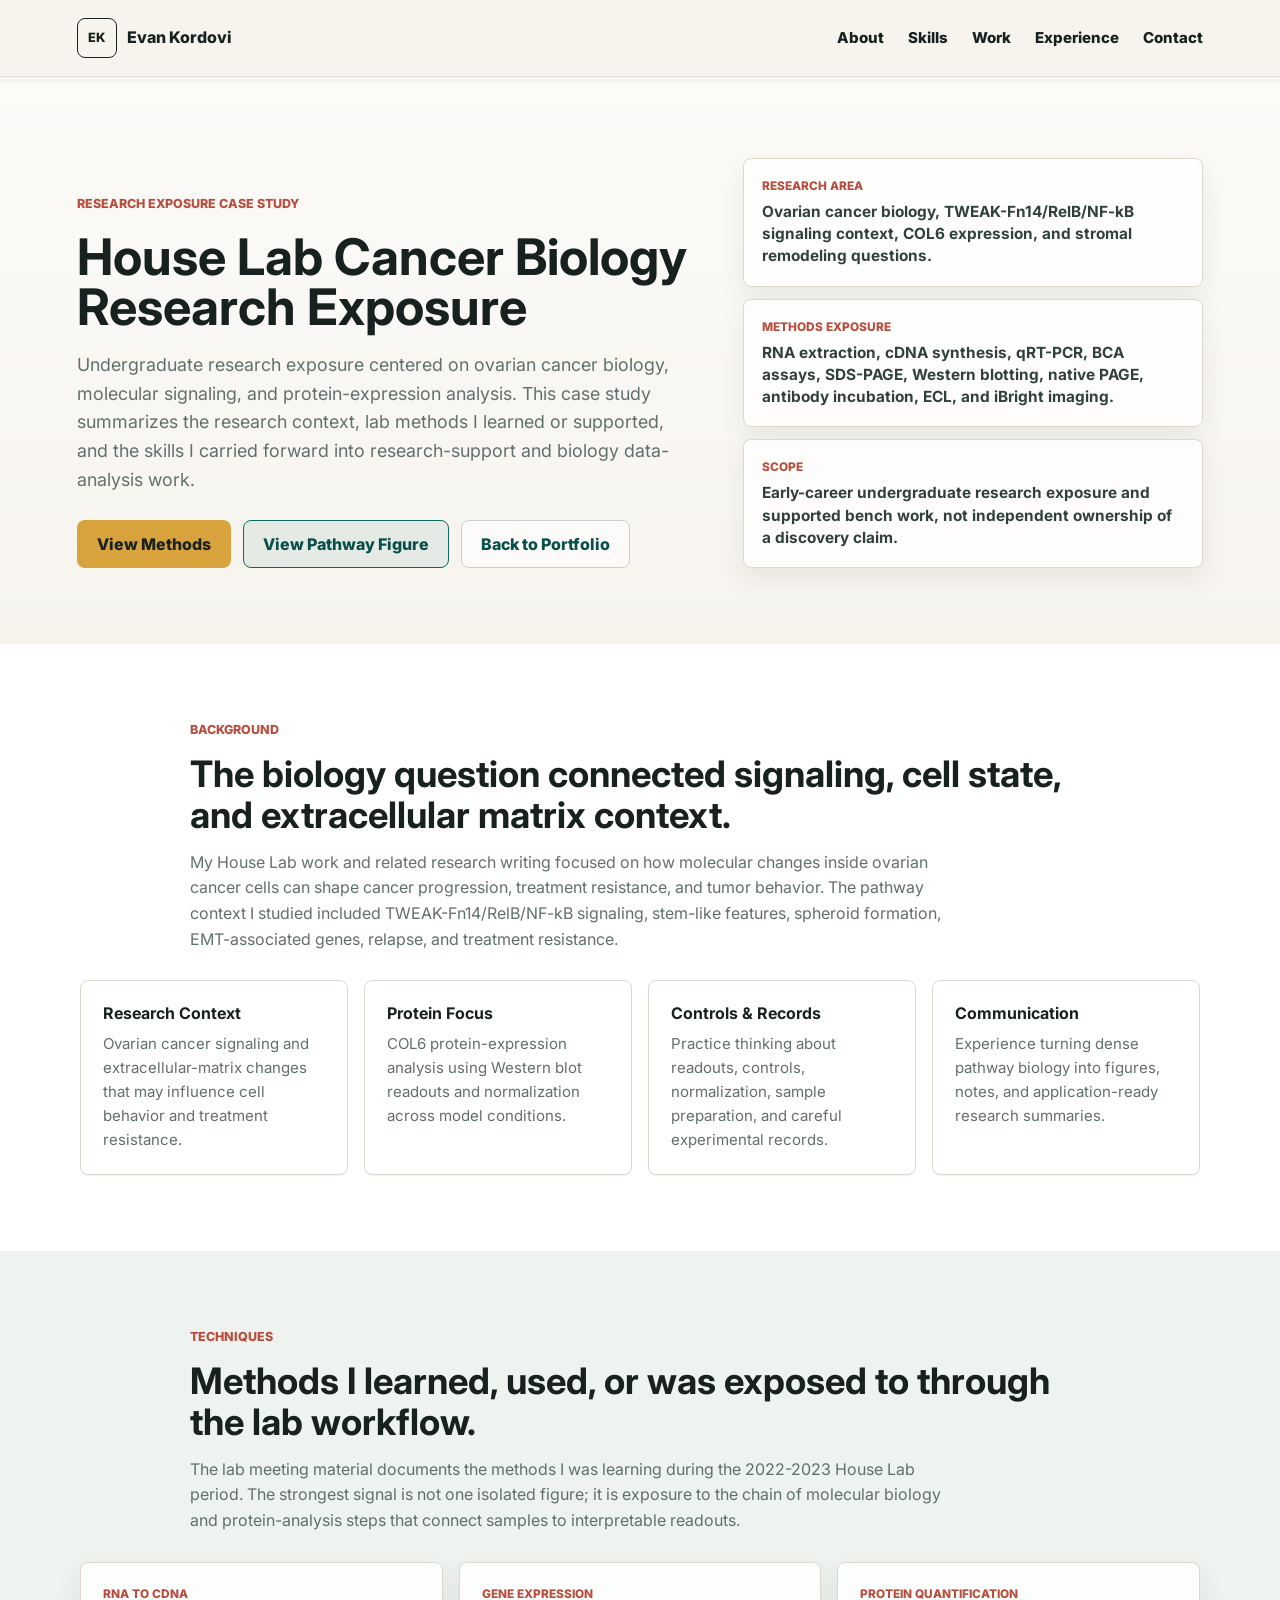
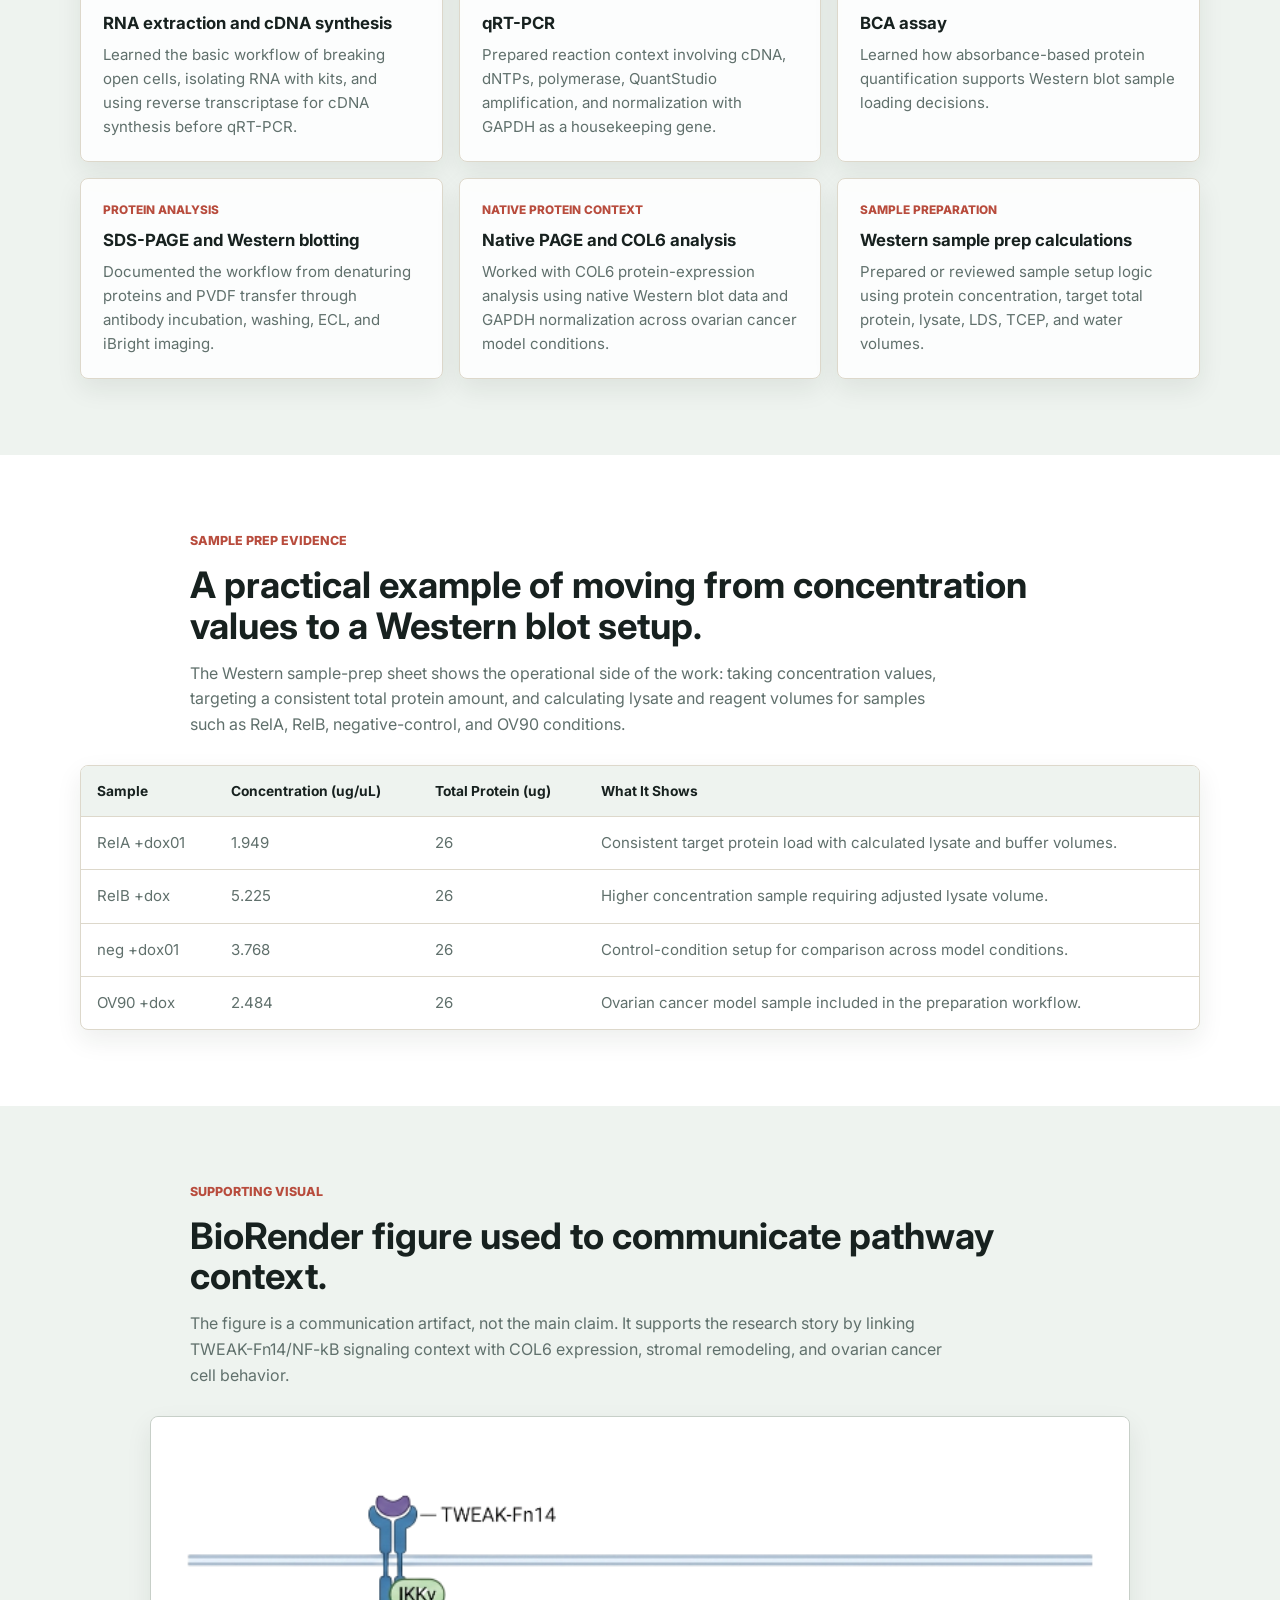
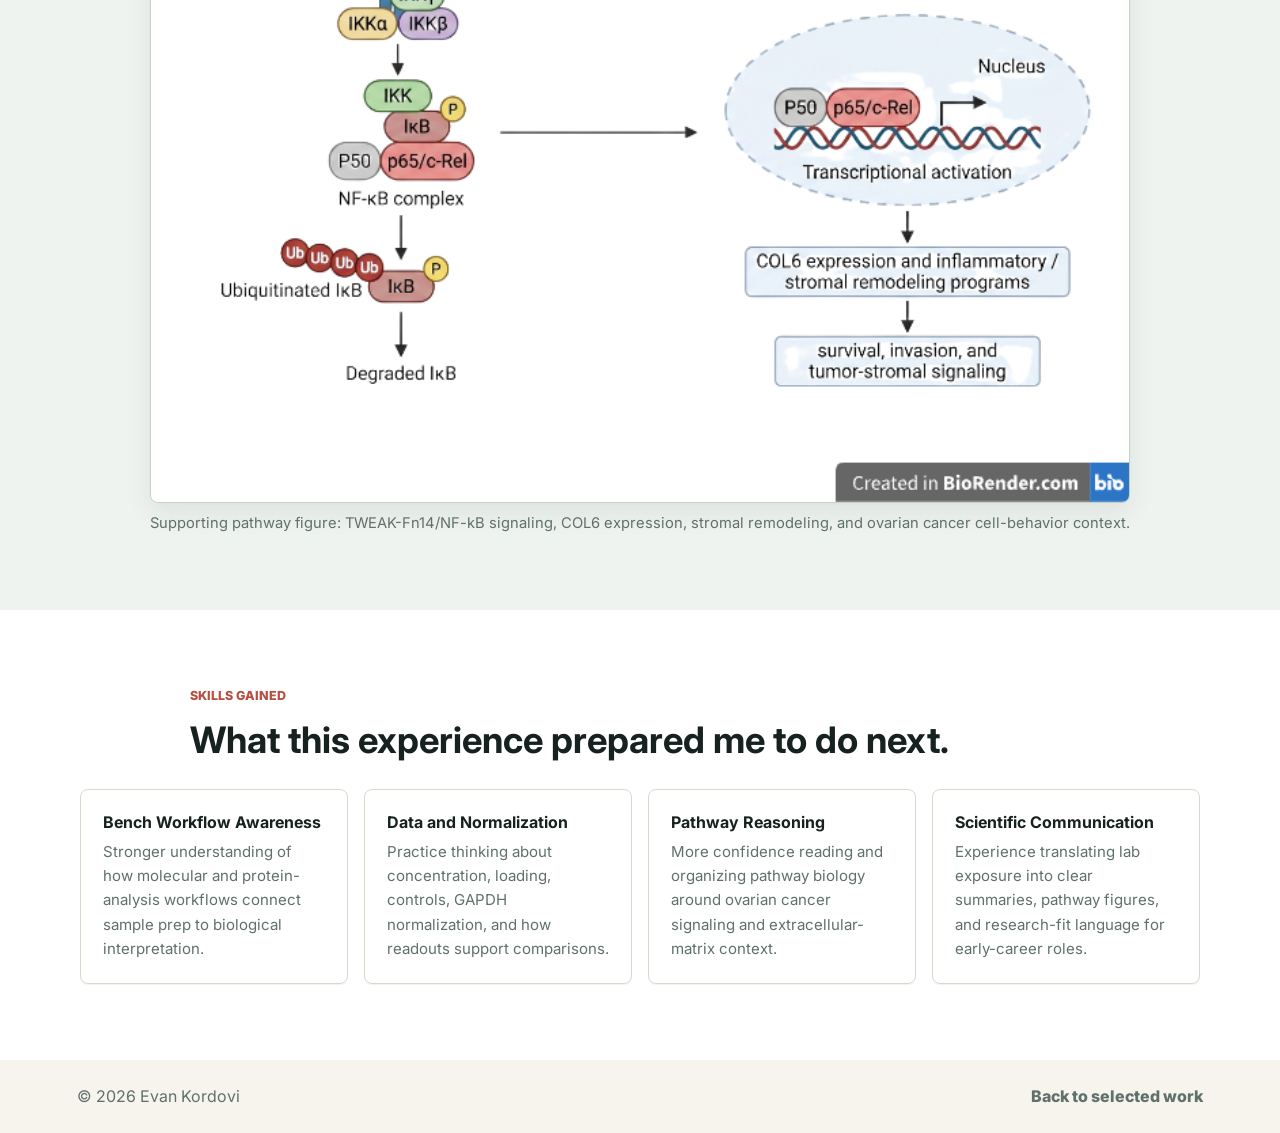
==== house-lab.html @ 11066fd2 "changes to house lab section" ====
<!DOCTYPE html>
<html lang="en">
  <head>
    <meta charset="UTF-8" />
    <meta name="viewport" content="width=device-width, initial-scale=1.0" />
    <meta
      name="description"
      content="House Lab cancer biology case study for Evan Kordovi, focused on undergraduate research exposure, ovarian cancer signaling, COL6 protein-expression analysis, and molecular biology methods."
    />
    <meta property="og:title" content="House Lab Cancer Biology Research Exposure | Evan Kordovi" />
    <meta
      property="og:description"
      content="A concise case study on ovarian cancer biology research exposure, TWEAK-Fn14/NF-kB signaling context, COL6 protein-expression analysis, and lab methods."
    />
    <meta property="og:type" content="website" />
    <meta property="og:url" content="https://ekordovi.github.io/E_website/house-lab.html" />
    <title>House Lab Cancer Biology Research Exposure | Evan Kordovi</title>
    <link
      rel="icon"
      href="data:image/svg+xml,%3Csvg xmlns='http://www.w3.org/2000/svg' viewBox='0 0 64 64'%3E%3Crect width='64' height='64' rx='8' fill='%2317211f'/%3E%3Ctext x='32' y='39' text-anchor='middle' font-family='Arial,sans-serif' font-size='24' font-weight='700' fill='%23d8a33d'%3EEK%3C/text%3E%3C/svg%3E"
    />
    <link rel="preconnect" href="https://fonts.googleapis.com" />
    <link rel="preconnect" href="https://fonts.gstatic.com" crossorigin />
    <link
      href="https://fonts.googleapis.com/css2?family=Inter:wght@400;500;600;700;800&display=swap"
      rel="stylesheet"
    />
    <link rel="stylesheet" href="styles.css" />
  </head>
  <body>
    <a class="skip-link" href="#main-content">Skip to main content</a>
    <header class="site-header artifact-header" data-header>
      <a class="brand" href="index.html#top" aria-label="Evan Kordovi home">
        <span class="brand-mark">EK</span>
        <span>Evan Kordovi</span>
      </a>

      <button class="nav-toggle" type="button" aria-expanded="false" aria-controls="site-nav" aria-label="Open navigation">
        <span></span>
        <span></span>
        <span></span>
      </button>

      <nav class="site-nav" id="site-nav" aria-label="Primary navigation">
        <a href="index.html#about">About</a>
        <a href="index.html#skills">Skills</a>
        <a href="index.html#work">Work</a>
        <a href="index.html#experience">Experience</a>
        <a href="index.html#contact">Contact</a>
      </nav>
    </header>

    <main id="main-content" class="artifact-page">
      <section class="artifact-hero" aria-labelledby="artifact-title">
        <div class="artifact-hero-copy">
          <p class="eyebrow">Research exposure case study</p>
          <h1 id="artifact-title">House Lab Cancer Biology Research Exposure</h1>
          <p>
            Undergraduate research exposure centered on ovarian cancer biology,
            molecular signaling, and protein-expression analysis. This case study
            summarizes the research context, lab methods I learned or supported,
            and the skills I carried forward into research-support and biology
            data-analysis work.
          </p>
          <div class="hero-actions">
            <a class="button primary" href="#methods">View Methods</a>
            <a class="button secondary" href="#figure">View Pathway Figure</a>
            <a class="button tertiary" href="index.html#work">Back to Portfolio</a>
          </div>
        </div>
        <div class="artifact-facts" aria-label="House Lab case study summary">
          <div>
            <span>Research Area</span>
            <strong>Ovarian cancer biology, TWEAK-Fn14/RelB/NF-kB signaling context, COL6 expression, and stromal remodeling questions.</strong>
          </div>
          <div>
            <span>Methods Exposure</span>
            <strong>RNA extraction, cDNA synthesis, qRT-PCR, BCA assays, SDS-PAGE, Western blotting, native PAGE, antibody incubation, ECL, and iBright imaging.</strong>
          </div>
          <div>
            <span>Scope</span>
            <strong>Early-career undergraduate research exposure and supported bench work, not independent ownership of a discovery claim.</strong>
          </div>
        </div>
      </section>

      <section class="artifact-section" aria-labelledby="background-title">
        <div class="artifact-section-heading">
          <p class="section-label">Background</p>
          <h2 id="background-title">The biology question connected signaling, cell state, and extracellular matrix context.</h2>
          <p>
            My House Lab work and related research writing focused on how molecular
            changes inside ovarian cancer cells can shape cancer progression, treatment
            resistance, and tumor behavior. The pathway context I studied included
            TWEAK-Fn14/RelB/NF-kB signaling, stem-like features, spheroid formation,
            EMT-associated genes, relapse, and treatment resistance.
          </p>
        </div>
        <div class="takeaway-grid">
          <article>
            <h3>Research Context</h3>
            <p>Ovarian cancer signaling and extracellular-matrix changes that may influence cell behavior and treatment resistance.</p>
          </article>
          <article>
            <h3>Protein Focus</h3>
            <p>COL6 protein-expression analysis using Western blot readouts and normalization across model conditions.</p>
          </article>
          <article>
            <h3>Controls & Records</h3>
            <p>Practice thinking about readouts, controls, normalization, sample preparation, and careful experimental records.</p>
          </article>
          <article>
            <h3>Communication</h3>
            <p>Experience turning dense pathway biology into figures, notes, and application-ready research summaries.</p>
          </article>
        </div>
      </section>

      <section class="artifact-section" id="methods" aria-labelledby="methods-title">
        <div class="artifact-section-heading">
          <p class="section-label">Techniques</p>
          <h2 id="methods-title">Methods I learned, used, or was exposed to through the lab workflow.</h2>
          <p>
            The lab meeting material documents the methods I was learning during the
            2022-2023 House Lab period. The strongest signal is not one isolated figure;
            it is exposure to the chain of molecular biology and protein-analysis steps
            that connect samples to interpretable readouts.
          </p>
        </div>

        <div class="method-grid">
          <article>
            <span>RNA to cDNA</span>
            <h3>RNA extraction and cDNA synthesis</h3>
            <p>Learned the basic workflow of breaking open cells, isolating RNA with kits, and using reverse transcriptase for cDNA synthesis before qRT-PCR.</p>
          </article>
          <article>
            <span>Gene expression</span>
            <h3>qRT-PCR</h3>
            <p>Prepared reaction context involving cDNA, dNTPs, polymerase, QuantStudio amplification, and normalization with GAPDH as a housekeeping gene.</p>
          </article>
          <article>
            <span>Protein quantification</span>
            <h3>BCA assay</h3>
            <p>Learned how absorbance-based protein quantification supports Western blot sample loading decisions.</p>
          </article>
          <article>
            <span>Protein analysis</span>
            <h3>SDS-PAGE and Western blotting</h3>
            <p>Documented the workflow from denaturing proteins and PVDF transfer through antibody incubation, washing, ECL, and iBright imaging.</p>
          </article>
          <article>
            <span>Native protein context</span>
            <h3>Native PAGE and COL6 analysis</h3>
            <p>Worked with COL6 protein-expression analysis using native Western blot data and GAPDH normalization across ovarian cancer model conditions.</p>
          </article>
          <article>
            <span>Sample preparation</span>
            <h3>Western sample prep calculations</h3>
            <p>Prepared or reviewed sample setup logic using protein concentration, target total protein, lysate, LDS, TCEP, and water volumes.</p>
          </article>
        </div>
      </section>

      <section class="artifact-section" aria-labelledby="sample-title">
        <div class="artifact-section-heading">
          <p class="section-label">Sample Prep Evidence</p>
          <h2 id="sample-title">A practical example of moving from concentration values to a Western blot setup.</h2>
          <p>
            The Western sample-prep sheet shows the operational side of the work:
            taking concentration values, targeting a consistent total protein amount,
            and calculating lysate and reagent volumes for samples such as RelA,
            RelB, negative-control, and OV90 conditions.
          </p>
        </div>
        <div class="sample-table-wrap" role="region" aria-label="Western sample preparation example table">
          <table class="sample-table">
            <thead>
              <tr>
                <th>Sample</th>
                <th>Concentration (ug/uL)</th>
                <th>Total Protein (ug)</th>
                <th>What It Shows</th>
              </tr>
            </thead>
            <tbody>
              <tr>
                <td>RelA +dox01</td>
                <td>1.949</td>
                <td>26</td>
                <td>Consistent target protein load with calculated lysate and buffer volumes.</td>
              </tr>
              <tr>
                <td>RelB +dox</td>
                <td>5.225</td>
                <td>26</td>
                <td>Higher concentration sample requiring adjusted lysate volume.</td>
              </tr>
              <tr>
                <td>neg +dox01</td>
                <td>3.768</td>
                <td>26</td>
                <td>Control-condition setup for comparison across model conditions.</td>
              </tr>
              <tr>
                <td>OV90 +dox</td>
                <td>2.484</td>
                <td>26</td>
                <td>Ovarian cancer model sample included in the preparation workflow.</td>
              </tr>
            </tbody>
          </table>
        </div>
      </section>

      <section class="artifact-section" id="figure" aria-labelledby="figure-title">
        <div class="artifact-section-heading">
          <p class="section-label">Supporting Visual</p>
          <h2 id="figure-title">BioRender figure used to communicate pathway context.</h2>
          <p>
            The figure is a communication artifact, not the main claim. It supports
            the research story by linking TWEAK-Fn14/NF-kB signaling context with
            COL6 expression, stromal remodeling, and ovarian cancer cell behavior.
          </p>
        </div>
        <figure class="artifact-figure pathway-figure">
          <img
            src="assets/tweak-fn14-nfkb-biorender.png"
            alt="BioRender schematic of TWEAK-Fn14 and NF-kB signaling connected to COL6 expression and ovarian cancer cell behavior"
            loading="lazy"
          />
          <figcaption>Supporting pathway figure: TWEAK-Fn14/NF-kB signaling, COL6 expression, stromal remodeling, and ovarian cancer cell-behavior context.</figcaption>
        </figure>
      </section>

      <section class="artifact-section takeaway-section" aria-labelledby="skills-gained-title">
        <div class="artifact-section-heading">
          <p class="section-label">Skills Gained</p>
          <h2 id="skills-gained-title">What this experience prepared me to do next.</h2>
        </div>
        <div class="takeaway-grid">
          <article>
            <h3>Bench Workflow Awareness</h3>
            <p>Stronger understanding of how molecular and protein-analysis workflows connect sample prep to biological interpretation.</p>
          </article>
          <article>
            <h3>Data and Normalization</h3>
            <p>Practice thinking about concentration, loading, controls, GAPDH normalization, and how readouts support comparisons.</p>
          </article>
          <article>
            <h3>Pathway Reasoning</h3>
            <p>More confidence reading and organizing pathway biology around ovarian cancer signaling and extracellular-matrix context.</p>
          </article>
          <article>
            <h3>Scientific Communication</h3>
            <p>Experience translating lab exposure into clear summaries, pathway figures, and research-fit language for early-career roles.</p>
          </article>
        </div>
      </section>
    </main>

    <footer class="site-footer">
      <p>© <span data-year></span> Evan Kordovi</p>
      <a href="index.html#work">Back to selected work</a>
    </footer>

    <script src="script.js"></script>
  </body>
</html>
---- styles.css ----
:root {
  --ink: #17211f;
  --ink-soft: #30413d;
  --muted: #60706c;
  --paper: #f7f4ee;
  --surface: #ffffff;
  --surface-strong: #edf3ef;
  --teal: #0d6b64;
  --teal-dark: #084f4a;
  --coral: #b84c3d;
  --gold: #d8a33d;
  --blue: #385b80;
  --line: #ddd8cb;
  --line-strong: #c7cfc8;
  --shadow: 0 18px 44px rgba(23, 33, 31, 0.12);
  --shadow-soft: 0 10px 26px rgba(23, 33, 31, 0.08);
  --radius: 8px;
}

* {
  box-sizing: border-box;
}

html {
  scroll-behavior: smooth;
  scroll-padding-top: 84px;
}

body {
  margin: 0;
  font-family: "Inter", Arial, sans-serif;
  color: var(--ink);
  background: var(--paper);
  line-height: 1.6;
  text-rendering: optimizeLegibility;
}

body.nav-open {
  overflow: hidden;
}

img {
  display: block;
  max-width: 100%;
}

a {
  color: inherit;
}

a,
button {
  transition:
    color 160ms ease,
    background-color 160ms ease,
    border-color 160ms ease,
    box-shadow 160ms ease,
    transform 160ms ease;
}

a:focus-visible,
button:focus-visible {
  outline: 3px solid rgba(216, 163, 61, 0.92);
  outline-offset: 4px;
}

.skip-link {
  position: fixed;
  top: 12px;
  left: 12px;
  z-index: 100;
  padding: 10px 14px;
  border-radius: var(--radius);
  color: var(--ink);
  background: var(--gold);
  font-weight: 800;
  text-decoration: none;
  transform: translateY(-160%);
}

.skip-link:focus {
  transform: translateY(0);
}

.site-header {
  position: fixed;
  top: 0;
  left: 0;
  z-index: 20;
  display: flex;
  align-items: center;
  justify-content: space-between;
  width: 100%;
  padding: 18px 6vw;
  color: var(--ink);
  transition: background 180ms ease, color 180ms ease, box-shadow 180ms ease;
}

.site-header.is-scrolled,
.site-header.nav-active {
  color: var(--ink);
  background: rgba(247, 244, 238, 0.95);
  box-shadow: 0 1px 0 rgba(23, 33, 31, 0.11);
  backdrop-filter: blur(16px);
}

.brand,
.site-nav {
  display: flex;
  align-items: center;
}

.brand {
  gap: 10px;
  font-weight: 800;
  text-decoration: none;
}

.brand-mark {
  display: grid;
  place-items: center;
  width: 40px;
  height: 40px;
  border: 1px solid currentColor;
  border-radius: var(--radius);
  font-size: 0.8rem;
}

.site-nav {
  gap: 24px;
}

.site-nav a {
  position: relative;
  font-size: 0.94rem;
  font-weight: 800;
  text-decoration: none;
}

.site-nav a::after {
  position: absolute;
  right: 0;
  bottom: -8px;
  left: 0;
  height: 2px;
  background: currentColor;
  content: "";
  transform: scaleX(0);
  transform-origin: left;
  transition: transform 160ms ease;
}

.site-nav a:hover,
.site-nav a:focus-visible {
  color: var(--gold);
}

.site-nav a:hover::after,
.site-nav a:focus-visible::after {
  transform: scaleX(1);
}

.nav-toggle {
  display: none;
  width: 42px;
  height: 42px;
  padding: 9px;
  border: 1px solid currentColor;
  border-radius: var(--radius);
  color: inherit;
  background: transparent;
  cursor: pointer;
}

.nav-toggle span {
  display: block;
  width: 100%;
  height: 2px;
  margin: 5px 0;
  border-radius: 999px;
  background: currentColor;
}

.hero {
  position: relative;
  display: grid;
  align-items: center;
  min-height: 64svh;
  padding: 104px 6vw 64px;
  overflow: hidden;
  color: var(--ink);
  background:
    linear-gradient(180deg, rgba(255, 255, 255, 0.58), rgba(247, 244, 238, 0)),
    var(--paper);
  isolation: isolate;
}

.hero::before {
  position: absolute;
  inset: 0;
  z-index: -1;
  background-image:
    linear-gradient(rgba(13, 107, 100, 0.08) 1px, transparent 1px),
    linear-gradient(90deg, rgba(13, 107, 100, 0.08) 1px, transparent 1px);
  background-size: 42px 42px;
  content: "";
  mask-image: linear-gradient(90deg, black, transparent 70%);
}

.hero::after {
  position: absolute;
  right: 6vw;
  bottom: 36px;
  z-index: 1;
  width: 240px;
  height: 5px;
  border-radius: 999px;
  background: linear-gradient(90deg, var(--gold), var(--coral), var(--teal));
  content: "";
  opacity: 0.95;
}

.hero-content {
  position: relative;
  z-index: 2;
  width: min(860px, 100%);
}

.eyebrow,
.section-label,
.project-tag,
.timeline-date {
  margin: 0;
  font-size: 0.78rem;
  font-weight: 800;
  letter-spacing: 0;
  text-transform: uppercase;
}

.eyebrow {
  max-width: 640px;
  margin-bottom: 18px;
  color: var(--coral);
}

h1,
h2,
h3,
p {
  margin-top: 0;
}

h1 {
  max-width: 800px;
  margin-bottom: 22px;
  font-size: 3.55rem;
  line-height: 1;
  letter-spacing: 0;
}

h2 {
  margin-bottom: 0;
  font-size: 2.28rem;
  line-height: 1.12;
  letter-spacing: 0;
}

h3 {
  margin-bottom: 12px;
  font-size: 1.2rem;
  line-height: 1.28;
}

.hero-copy {
  max-width: 690px;
  margin-bottom: 30px;
  color: var(--muted);
  font-size: 1.16rem;
}

.hero-points {
  display: grid;
  gap: 8px;
  max-width: 720px;
  margin: 0 0 30px;
  padding: 0;
  list-style: none;
}

.hero-points li {
  position: relative;
  padding-left: 22px;
  color: var(--ink-soft);
  font-weight: 700;
}

.hero-points li::before {
  position: absolute;
  top: 0.7em;
  left: 0;
  width: 8px;
  height: 8px;
  border-radius: 999px;
  background: var(--teal);
  content: "";
}

.hero-actions,
.contact-panel {
  display: flex;
  flex-wrap: wrap;
  gap: 12px;
}

.button,
.contact-panel a,
.card-link,
.site-footer a {
  font-weight: 800;
  text-decoration: none;
}

.button {
  display: inline-flex;
  align-items: center;
  justify-content: center;
  min-height: 48px;
  padding: 0 19px;
  border: 1px solid transparent;
  border-radius: var(--radius);
  line-height: 1;
}

.button.primary {
  color: var(--ink);
  background: var(--gold);
}

.button.secondary,
.button.tertiary {
  color: var(--teal-dark);
}

.button.secondary {
  border-color: var(--teal);
  background: rgba(13, 107, 100, 0.08);
}

.button.tertiary {
  border-color: var(--line-strong);
  background: rgba(255, 255, 255, 0.62);
}

.button:hover,
.button:focus-visible,
.contact-panel a:hover,
.contact-panel a:focus-visible,
.card-link:hover,
.card-link:focus-visible,
.site-footer a:hover,
.site-footer a:focus-visible {
  transform: translateY(-1px);
}

.button.primary:hover,
.button.primary:focus-visible {
  background: #edbd55;
}

.button.secondary:hover,
.button.secondary:focus-visible,
.button.tertiary:hover,
.button.tertiary:focus-visible {
  border-color: var(--teal-dark);
  background: rgba(13, 107, 100, 0.14);
}

.section {
  padding: 92px 6vw;
}

.section-inner {
  width: min(1120px, 100%);
  margin: 0 auto;
}

.intro-band {
  background: var(--surface);
}

.skills-band {
  background: #eef3ef;
}

.two-column,
.contact-layout {
  display: grid;
  grid-template-columns: minmax(260px, 0.8fr) minmax(320px, 1.2fr);
  gap: 60px;
  align-items: start;
}

.section-label {
  margin-bottom: 14px;
  color: var(--coral);
}

.rich-text {
  color: var(--muted);
  font-size: 1.05rem;
}

.rich-text p:last-child,
.timeline-item p:last-child,
.timeline-item ul:last-child {
  margin-bottom: 0;
}

.about-list,
.timeline-item ul {
  margin: 18px 0 0;
  padding-left: 1.1rem;
}

.about-list li,
.timeline-item li {
  margin-bottom: 8px;
}

.section-heading {
  max-width: 790px;
  margin-bottom: 34px;
}

.section-intro {
  max-width: 720px;
  margin: 16px 0 0;
  color: var(--muted);
  font-size: 1.02rem;
}

.skills-grid {
  display: grid;
  grid-template-columns: repeat(4, minmax(0, 1fr));
  gap: 16px;
}

.skill-card {
  padding: 22px;
  border: 1px solid var(--line);
  border-radius: var(--radius);
  background: rgba(255, 255, 255, 0.82);
  box-shadow: 0 1px 0 rgba(23, 33, 31, 0.05);
}

.skill-card h3 {
  margin-bottom: 8px;
  font-size: 1rem;
}

.skill-card p {
  margin-bottom: 0;
  color: var(--muted);
  font-size: 0.94rem;
}

.project-grid {
  display: grid;
  grid-template-columns: repeat(2, minmax(0, 1fr));
  gap: 18px;
}

.project-card {
  position: relative;
  display: flex;
  flex-direction: column;
  min-height: 360px;
  overflow: hidden;
  padding: 28px;
  border: 1px solid var(--line);
  border-radius: var(--radius);
  background: var(--surface);
  box-shadow: var(--shadow-soft);
}

.project-card::before {
  position: absolute;
  top: 0;
  right: 0;
  left: 0;
  height: 5px;
  background: var(--teal);
  content: "";
}

.project-card:nth-child(2)::before {
  background: var(--blue);
}

.project-card:nth-child(3)::before {
  background: var(--gold);
}

.project-card:nth-child(4)::before {
  background: var(--coral);
}

.project-card:nth-child(5)::before {
  background: var(--teal-dark);
}

.project-card:nth-child(6)::before {
  background: var(--blue);
}

.project-card:hover {
  border-color: var(--line-strong);
  box-shadow: var(--shadow);
}

.project-tag {
  margin-bottom: 18px;
  color: var(--coral);
}

.project-card:nth-child(2) .project-tag {
  color: var(--blue);
}

.project-card:nth-child(3) .project-tag {
  color: #8a661f;
}

.project-card:nth-child(4) .project-tag {
  color: var(--coral);
}

.project-card:nth-child(5) .project-tag {
  color: var(--teal-dark);
}

.project-card:nth-child(6) .project-tag {
  color: var(--blue);
}

.project-card p:not(.project-tag) {
  color: var(--muted);
}

.artifact {
  margin: 16px 0 20px;
  padding: 12px 14px;
  border-left: 3px solid var(--teal);
  border-radius: 0 var(--radius) var(--radius) 0;
  background: #f2f7f4;
  font-size: 0.94rem;
}

.artifact strong {
  color: var(--ink);
}

.skill-row {
  display: flex;
  flex-wrap: wrap;
  gap: 8px;
  margin: auto 0 22px;
  padding: 0;
  list-style: none;
}

.skill-row li {
  display: inline-flex;
  align-items: center;
  min-height: 30px;
  padding: 4px 9px;
  border: 1px solid #d5dfd8;
  border-radius: 999px;
  color: var(--ink-soft);
  background: var(--surface-strong);
  font-size: 0.82rem;
  font-weight: 700;
}

.card-link {
  display: inline-flex;
  align-items: center;
  justify-content: center;
  align-self: flex-start;
  min-height: 42px;
  padding: 0 14px;
  border: 1px solid rgba(13, 107, 100, 0.28);
  border-radius: var(--radius);
  color: var(--teal-dark);
  background: rgba(13, 107, 100, 0.08);
}

.card-link::after {
  content: " ->";
}

.timeline-band {
  background: var(--paper);
}

.timeline {
  display: grid;
  gap: 18px;
}

.timeline-item {
  display: grid;
  grid-template-columns: 180px minmax(0, 1fr);
  gap: 28px;
  padding: 26px;
  border: 1px solid var(--line);
  border-left: 5px solid var(--blue);
  border-radius: var(--radius);
  background: var(--surface);
  box-shadow: var(--shadow-soft);
}

.timeline-date {
  color: var(--blue);
}

.timeline-item h3 {
  margin-bottom: 8px;
}

.timeline-item li {
  color: var(--muted);
}

.contact-section {
  color: var(--surface);
  background:
    linear-gradient(120deg, rgba(216, 163, 61, 0.18), transparent 36%),
    #1f2423;
}

.contact-section .section-label {
  color: var(--gold);
}

.contact-copy {
  max-width: 600px;
  margin: 20px 0 0;
  color: rgba(255, 255, 255, 0.8);
}

.contact-panel {
  align-self: center;
  font-style: normal;
}

.contact-panel a {
  display: inline-flex;
  align-items: center;
  min-height: 46px;
  padding: 0 16px;
  border: 1px solid rgba(255, 255, 255, 0.3);
  border-radius: var(--radius);
  background: rgba(255, 255, 255, 0.08);
}

.contact-panel a:hover,
.contact-panel a:focus-visible {
  border-color: rgba(255, 255, 255, 0.72);
  background: rgba(255, 255, 255, 0.14);
}

.site-footer {
  display: flex;
  align-items: center;
  justify-content: space-between;
  padding: 24px 6vw;
  color: var(--muted);
  background: var(--paper);
}

.site-footer p {
  margin-bottom: 0;
}

.artifact-header {
  color: var(--ink);
  background: rgba(247, 244, 238, 0.95);
  box-shadow: 0 1px 0 rgba(23, 33, 31, 0.11);
  backdrop-filter: blur(16px);
}

.artifact-page {
  padding-top: 82px;
}

.artifact-hero,
.artifact-section {
  padding: 76px 6vw;
}

.artifact-hero {
  display: grid;
  grid-template-columns: minmax(0, 1.15fr) minmax(320px, 0.85fr);
  gap: 44px;
  align-items: end;
  background:
    linear-gradient(180deg, rgba(255, 255, 255, 0.62), rgba(247, 244, 238, 0)),
    var(--paper);
}

.artifact-hero-copy {
  max-width: 780px;
}

.artifact-hero h1 {
  max-width: 720px;
  margin-bottom: 18px;
  font-size: 3.15rem;
}

.artifact-hero-copy > p:not(.eyebrow) {
  max-width: 710px;
  margin-bottom: 26px;
  color: var(--muted);
  font-size: 1.12rem;
}

.artifact-facts {
  display: grid;
  gap: 12px;
}

.artifact-facts div {
  padding: 18px;
  border: 1px solid var(--line);
  border-radius: var(--radius);
  background: rgba(255, 255, 255, 0.82);
  box-shadow: var(--shadow-soft);
}

.artifact-facts span {
  display: block;
  margin-bottom: 5px;
  color: var(--coral);
  font-size: 0.74rem;
  font-weight: 800;
  text-transform: uppercase;
}

.artifact-facts strong {
  display: block;
  color: var(--ink-soft);
  font-size: 0.96rem;
  line-height: 1.45;
}

.artifact-section {
  background: var(--surface);
}

.artifact-section:nth-of-type(odd) {
  background: #eef3ef;
}

.artifact-section-heading {
  width: min(900px, 100%);
  margin: 0 auto 28px;
}

.artifact-section-heading p:not(.section-label) {
  max-width: 760px;
  margin: 14px 0 0;
  color: var(--muted);
}

.artifact-figure {
  margin: 0;
}

.artifact-figure img {
  width: 100%;
  border: 1px solid var(--line-strong);
  border-radius: var(--radius);
  background: var(--surface);
  box-shadow: var(--shadow-soft);
}

.artifact-figure figcaption {
  margin-top: 10px;
  color: var(--muted);
  font-size: 0.92rem;
  line-height: 1.45;
}

.workflow-figure {
  width: min(1120px, 100%);
  margin: 0 auto;
}

.screen-stack {
  display: grid;
  gap: 24px;
  width: min(1120px, 100%);
  margin: 0 auto;
}

.screen-card {
  display: grid;
  grid-template-columns: minmax(240px, 0.38fr) minmax(0, 0.62fr);
  gap: 26px;
  align-items: start;
  padding: 24px;
  border: 1px solid var(--line);
  border-radius: var(--radius);
  background: var(--surface);
  box-shadow: var(--shadow-soft);
}

.screen-copy {
  position: sticky;
  top: 100px;
}

.screen-copy h3 {
  margin-bottom: 10px;
  font-size: 1.35rem;
}

.screen-copy p:not(.project-tag) {
  margin-bottom: 0;
  color: var(--muted);
}

.findings-list {
  display: grid;
  grid-template-columns: repeat(2, minmax(0, 1fr));
  gap: 16px;
  width: min(1120px, 100%);
  margin: 0 auto;
}

.findings-list article {
  padding: 22px;
  border: 1px solid var(--line);
  border-left: 5px solid var(--blue);
  border-radius: var(--radius);
  background: rgba(255, 255, 255, 0.86);
  box-shadow: var(--shadow-soft);
}

.findings-list h3 {
  margin-bottom: 8px;
  font-size: 1.05rem;
}

.findings-list p {
  margin-bottom: 0;
  color: var(--muted);
}

.method-grid {
  display: grid;
  grid-template-columns: repeat(3, minmax(0, 1fr));
  gap: 16px;
  width: min(1120px, 100%);
  margin: 0 auto;
}

.method-grid article {
  padding: 22px;
  border: 1px solid var(--line);
  border-radius: var(--radius);
  background: rgba(255, 255, 255, 0.86);
  box-shadow: var(--shadow-soft);
}

.method-grid span {
  display: block;
  margin-bottom: 10px;
  color: var(--coral);
  font-size: 0.74rem;
  font-weight: 800;
  text-transform: uppercase;
}

.method-grid h3 {
  margin-bottom: 8px;
  font-size: 1.05rem;
}

.method-grid p {
  margin-bottom: 0;
  color: var(--muted);
  font-size: 0.94rem;
}

.sample-table-wrap {
  width: min(1120px, 100%);
  margin: 0 auto;
  overflow-x: auto;
  border: 1px solid var(--line);
  border-radius: var(--radius);
  background: var(--surface);
  box-shadow: var(--shadow-soft);
}

.sample-table {
  width: 100%;
  min-width: 720px;
  border-collapse: collapse;
}

.sample-table th,
.sample-table td {
  padding: 14px 16px;
  border-bottom: 1px solid var(--line);
  text-align: left;
  vertical-align: top;
}

.sample-table th {
  color: var(--ink);
  background: #eef3ef;
  font-size: 0.86rem;
}

.sample-table td {
  color: var(--muted);
  font-size: 0.94rem;
}

.sample-table tr:last-child td {
  border-bottom: 0;
}

.pathway-figure {
  width: min(980px, 100%);
  margin: 0 auto;
}

.portrait-shot {
  max-width: 520px;
}

.takeaway-grid {
  display: grid;
  grid-template-columns: repeat(4, minmax(0, 1fr));
  gap: 16px;
  width: min(1120px, 100%);
  margin: 0 auto;
}

.takeaway-grid article {
  padding: 22px;
  border: 1px solid var(--line);
  border-radius: var(--radius);
  background: rgba(255, 255, 255, 0.84);
  box-shadow: 0 1px 0 rgba(23, 33, 31, 0.05);
}

.takeaway-grid h3 {
  margin-bottom: 8px;
  font-size: 1rem;
}

.takeaway-grid p {
  margin-bottom: 0;
  color: var(--muted);
  font-size: 0.94rem;
}

@media (max-width: 900px) {
  .site-header {
    padding: 14px 5vw;
  }

  .nav-toggle {
    display: block;
  }

  .site-nav {
    position: absolute;
    top: 72px;
    right: 5vw;
    display: none;
    flex-direction: column;
    align-items: flex-start;
    width: min(300px, 90vw);
    padding: 18px;
    border: 1px solid var(--line);
    border-radius: var(--radius);
    color: var(--ink);
    background: var(--surface);
    box-shadow: var(--shadow);
  }

  .site-nav.is-open {
    display: flex;
  }

  .site-nav a {
    width: 100%;
    padding: 8px 0;
  }

  .hero {
    min-height: auto;
    padding: 96px 5vw 58px;
  }

  .hero::after {
    right: 5vw;
    bottom: 26px;
    width: 180px;
  }

  .hero-content {
    width: min(720px, 90vw);
  }

  h1 {
    font-size: 2.75rem;
  }

  h2 {
    font-size: 1.85rem;
  }

  .hero-copy {
    font-size: 1.05rem;
  }

  .two-column,
  .contact-layout,
  .project-grid,
  .skills-grid,
  .artifact-hero,
  .screen-card,
  .findings-list,
  .method-grid,
  .takeaway-grid {
    grid-template-columns: 1fr;
  }

  .project-card {
    min-height: 0;
  }

  .artifact-hero,
  .artifact-section {
    padding-right: 5vw;
    padding-left: 5vw;
  }

  .artifact-hero h1 {
    font-size: 2.55rem;
  }

  .screen-copy {
    position: static;
  }
}

@media (max-width: 620px) {
  html {
    scroll-padding-top: 76px;
  }

  .brand span:last-child {
    display: none;
  }

  .hero {
    padding-top: 88px;
    padding-bottom: 30px;
  }

  .hero::after {
    display: none;
  }

  .hero-content {
    width: 100%;
  }

  .hero-points {
    display: none;
  }

  h1 {
    font-size: 2rem;
    line-height: 1.04;
  }

  h2 {
    font-size: 1.65rem;
  }

  .hero-actions,
  .contact-panel {
    flex-direction: column;
  }

  .button,
  .contact-panel a {
    width: 100%;
  }

  .section,
  .artifact-hero,
  .artifact-section {
    padding: 66px 5vw;
  }

  .artifact-page {
    padding-top: 74px;
  }

  .artifact-hero {
    gap: 28px;
  }

  .artifact-hero h1 {
    font-size: 2.05rem;
  }

  .two-column,
  .contact-layout {
    gap: 28px;
  }

  .project-card,
  .timeline-item,
  .screen-card {
    padding: 18px;
  }

  .timeline-item {
    grid-template-columns: 1fr;
    gap: 8px;
  }

  .site-footer {
    flex-direction: column;
    gap: 10px;
    align-items: flex-start;
  }
}

@media (prefers-reduced-motion: reduce) {
  html {
    scroll-behavior: auto;
  }

  *,
  *::before,
  *::after {
    transition-duration: 0.01ms !important;
    animation-duration: 0.01ms !important;
    animation-iteration-count: 1 !important;
  }
}
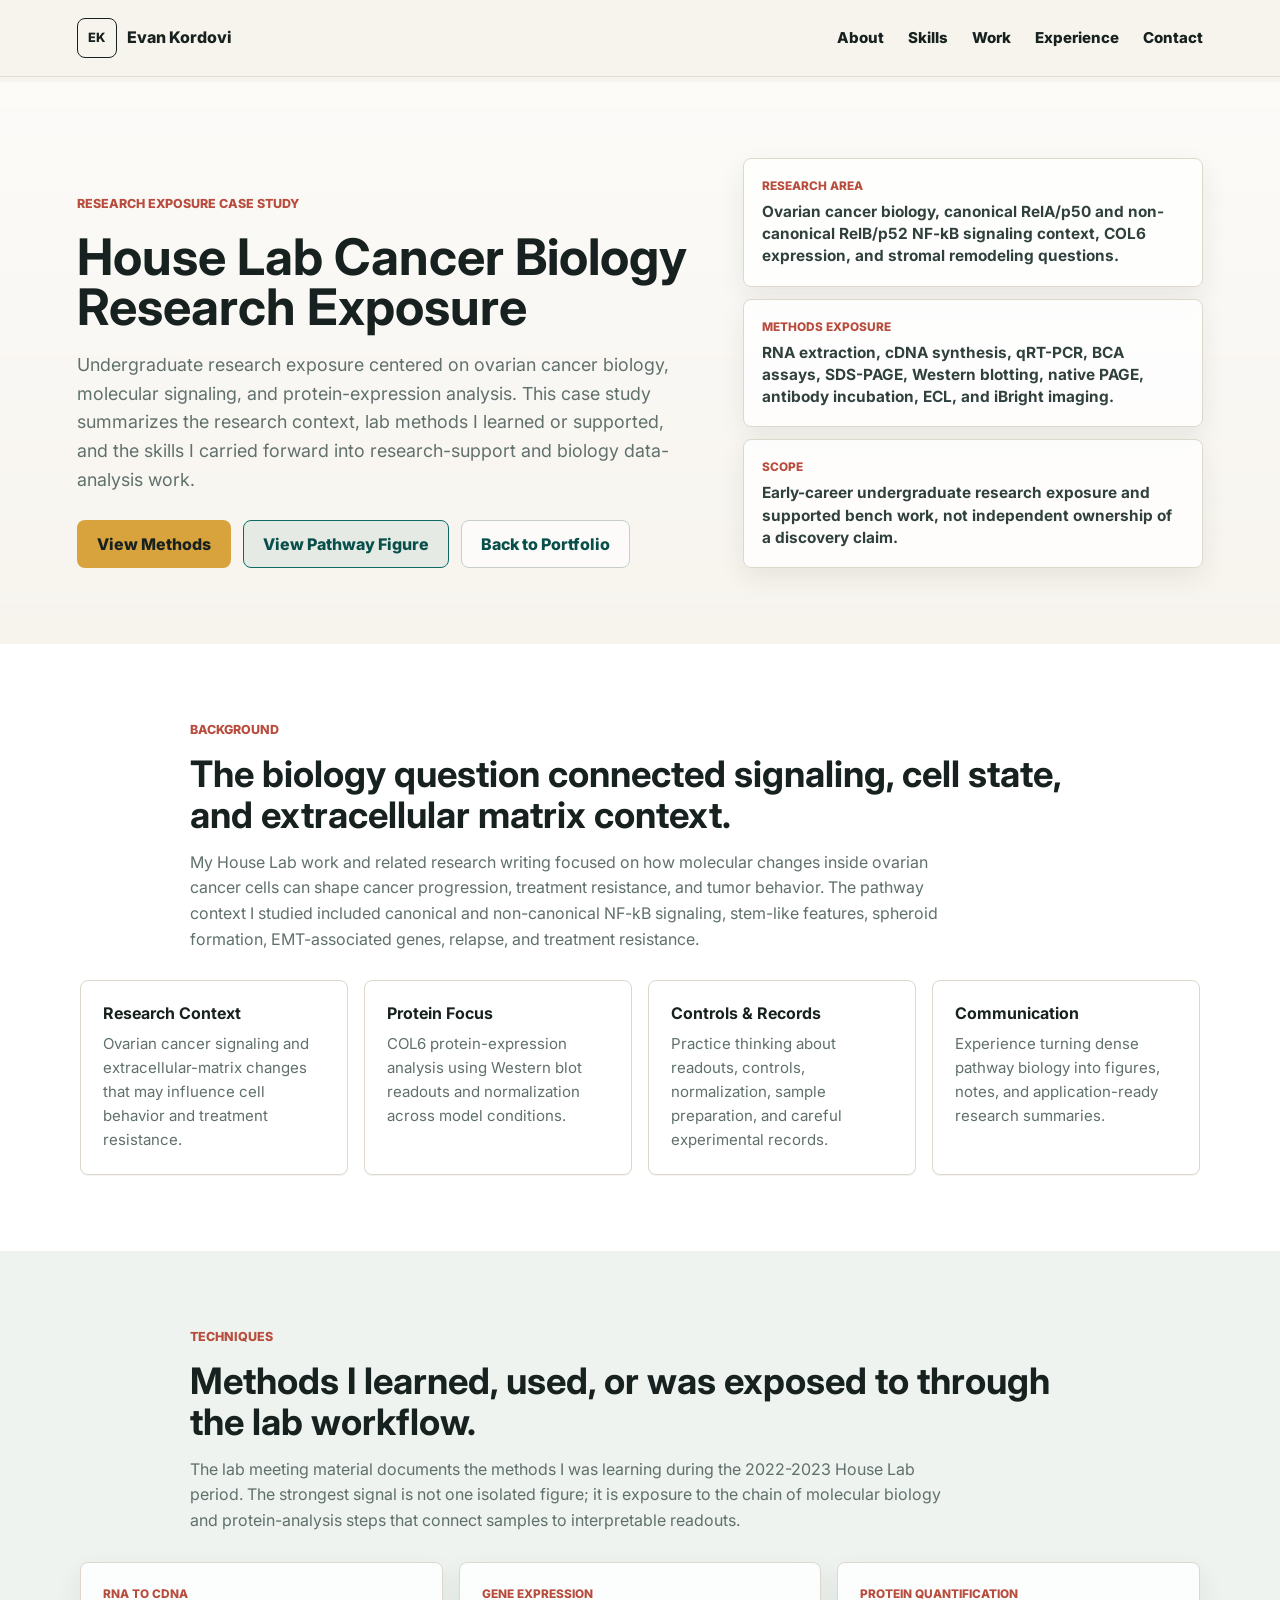
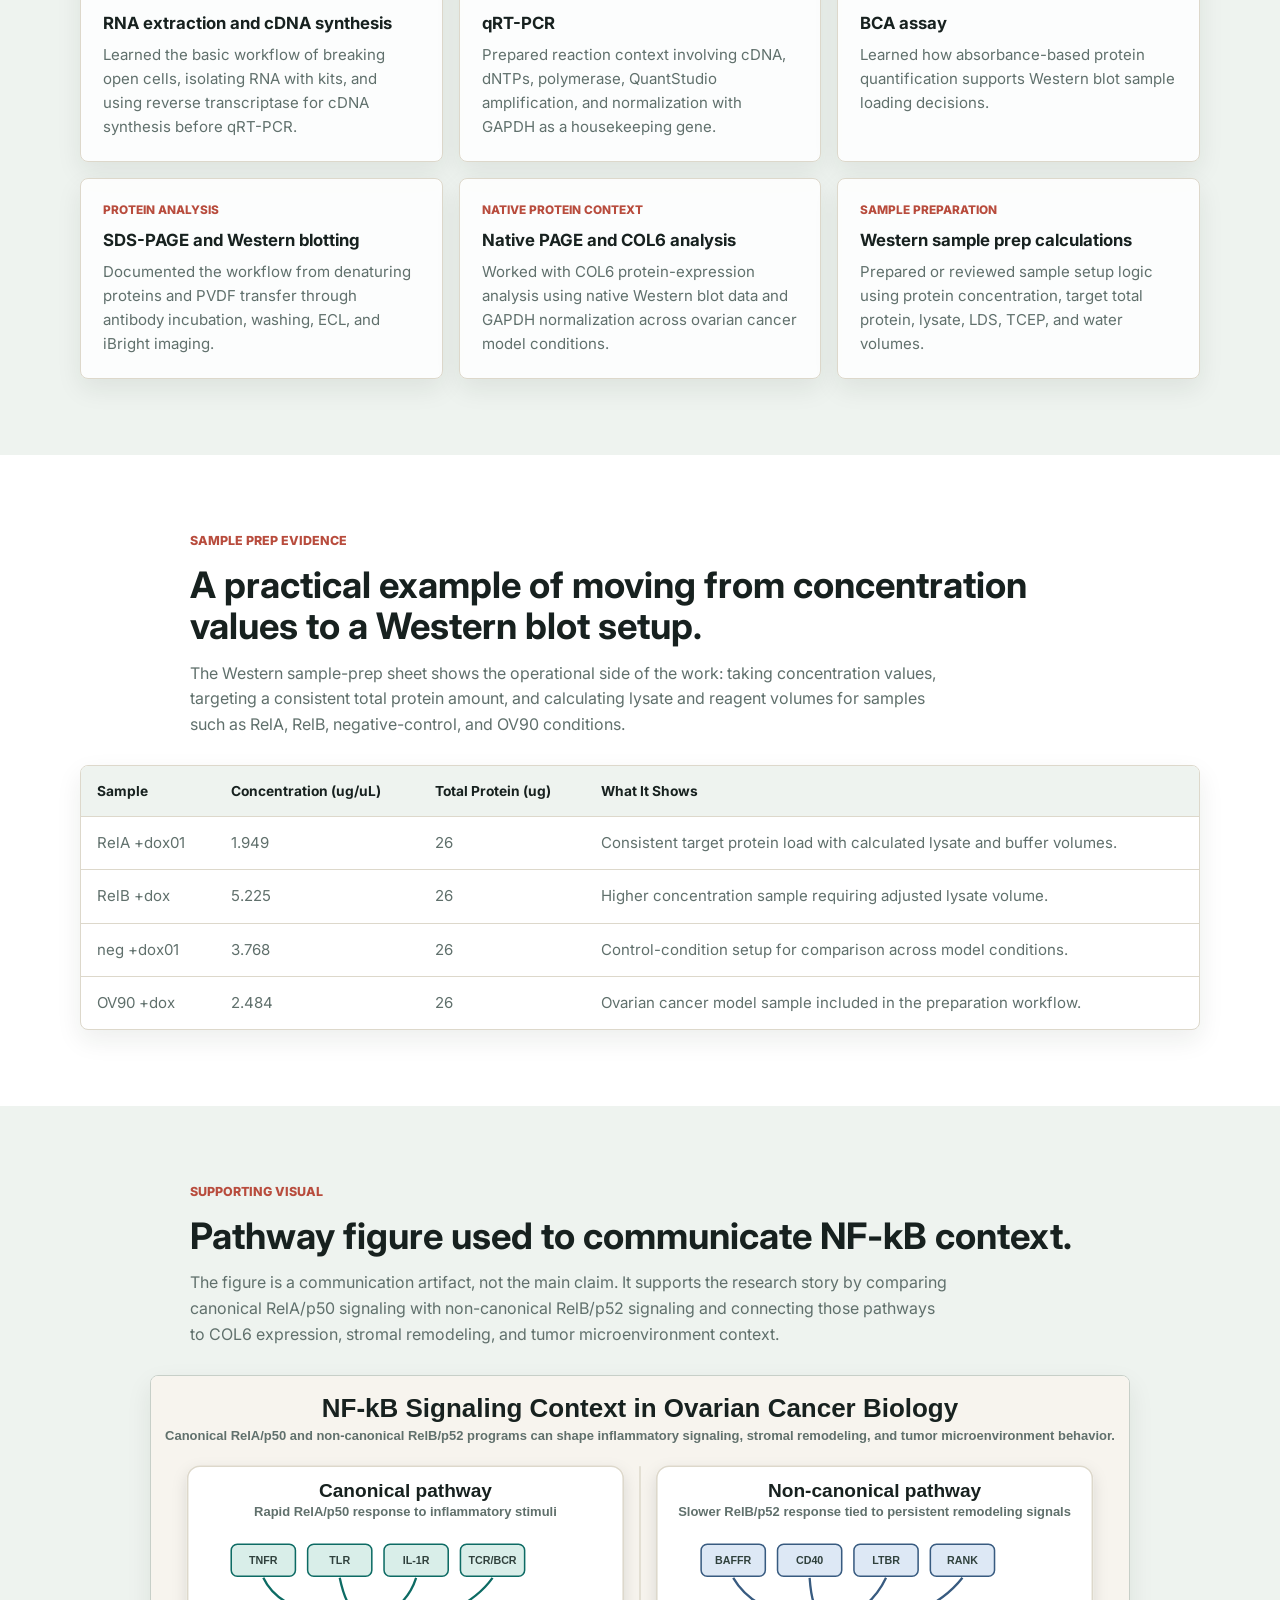
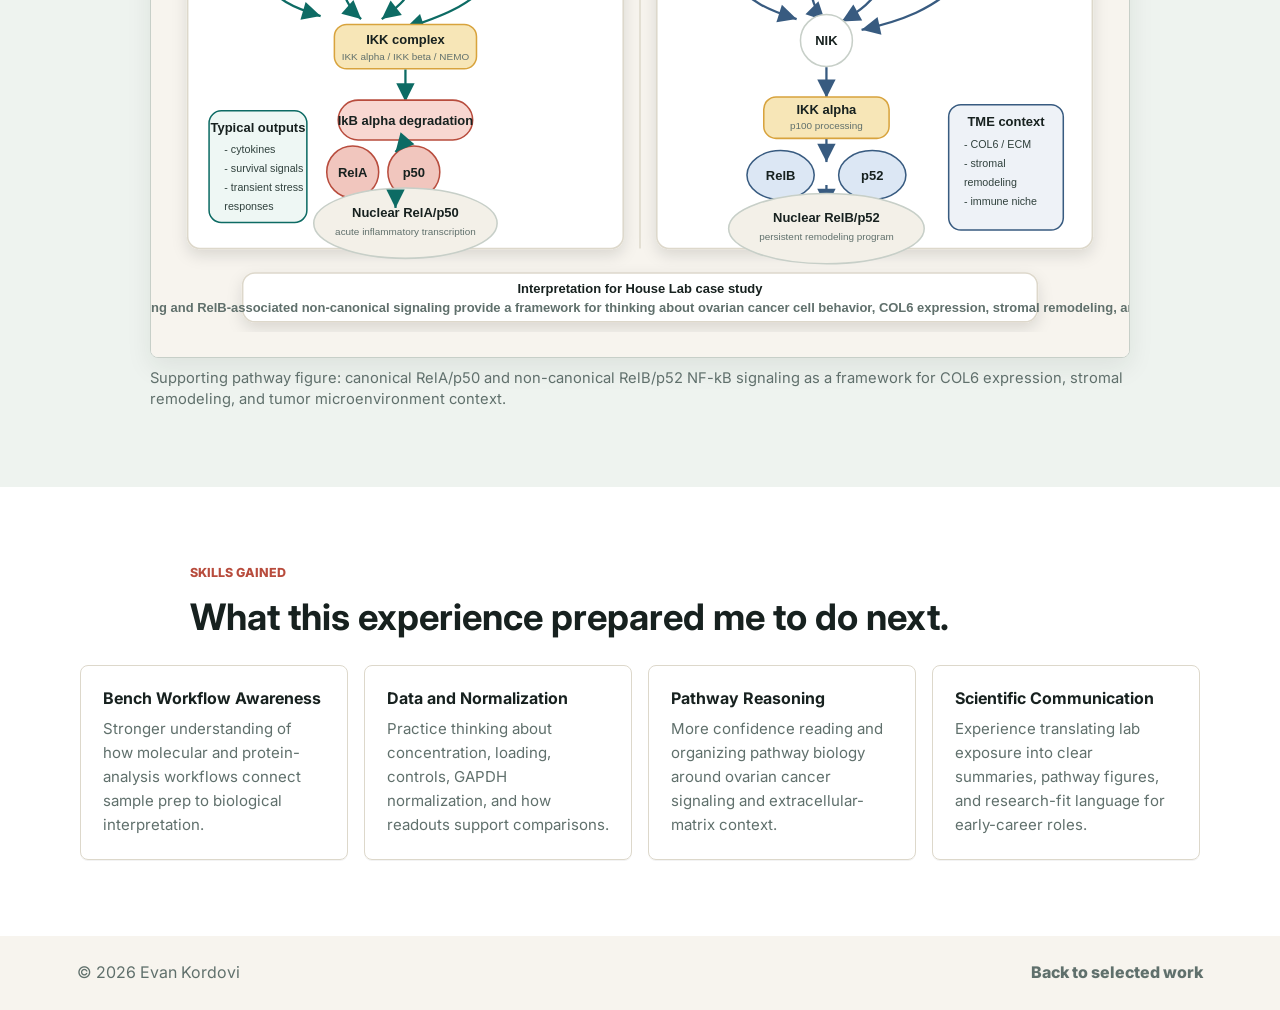
==== commit 33b03739: "changed image in house lab sect" ====
--- a/house-lab.html
+++ b/house-lab.html
@@ -10,7 +10,7 @@
     <meta property="og:title" content="House Lab Cancer Biology Research Exposure | Evan Kordovi" />
     <meta
       property="og:description"
-      content="A concise case study on ovarian cancer biology research exposure, TWEAK-Fn14/NF-kB signaling context, COL6 protein-expression analysis, and lab methods."
+      content="A concise case study on ovarian cancer biology research exposure, canonical and non-canonical NF-kB signaling context, COL6 protein-expression analysis, and lab methods."
     />
     <meta property="og:type" content="website" />
     <meta property="og:url" content="https://ekordovi.github.io/E_website/house-lab.html" />
@@ -71,7 +71,7 @@
         <div class="artifact-facts" aria-label="House Lab case study summary">
           <div>
             <span>Research Area</span>
-            <strong>Ovarian cancer biology, TWEAK-Fn14/RelB/NF-kB signaling context, COL6 expression, and stromal remodeling questions.</strong>
+            <strong>Ovarian cancer biology, canonical RelA/p50 and non-canonical RelB/p52 NF-kB signaling context, COL6 expression, and stromal remodeling questions.</strong>
           </div>
           <div>
             <span>Methods Exposure</span>
@@ -92,8 +92,8 @@
             My House Lab work and related research writing focused on how molecular
             changes inside ovarian cancer cells can shape cancer progression, treatment
             resistance, and tumor behavior. The pathway context I studied included
-            TWEAK-Fn14/RelB/NF-kB signaling, stem-like features, spheroid formation,
-            EMT-associated genes, relapse, and treatment resistance.
+            canonical and non-canonical NF-kB signaling, stem-like features,
+            spheroid formation, EMT-associated genes, relapse, and treatment resistance.
           </p>
         </div>
         <div class="takeaway-grid">
@@ -216,20 +216,21 @@
       <section class="artifact-section" id="figure" aria-labelledby="figure-title">
         <div class="artifact-section-heading">
           <p class="section-label">Supporting Visual</p>
-          <h2 id="figure-title">BioRender figure used to communicate pathway context.</h2>
+          <h2 id="figure-title">Pathway figure used to communicate NF-kB context.</h2>
           <p>
             The figure is a communication artifact, not the main claim. It supports
-            the research story by linking TWEAK-Fn14/NF-kB signaling context with
-            COL6 expression, stromal remodeling, and ovarian cancer cell behavior.
+            the research story by comparing canonical RelA/p50 signaling with
+            non-canonical RelB/p52 signaling and connecting those pathways to COL6
+            expression, stromal remodeling, and tumor microenvironment context.
           </p>
         </div>
         <figure class="artifact-figure pathway-figure">
           <img
-            src="assets/tweak-fn14-nfkb-biorender.png"
-            alt="BioRender schematic of TWEAK-Fn14 and NF-kB signaling connected to COL6 expression and ovarian cancer cell behavior"
+            src="assets/nfkb-canonical-noncanonical.svg"
+            alt="Diagram comparing canonical RelA p50 NF-kB signaling with non-canonical RelB p52 NF-kB signaling and tumor microenvironment outputs"
             loading="lazy"
           />
-          <figcaption>Supporting pathway figure: TWEAK-Fn14/NF-kB signaling, COL6 expression, stromal remodeling, and ovarian cancer cell-behavior context.</figcaption>
+          <figcaption>Supporting pathway figure: canonical RelA/p50 and non-canonical RelB/p52 NF-kB signaling as a framework for COL6 expression, stromal remodeling, and tumor microenvironment context.</figcaption>
         </figure>
       </section>
 
